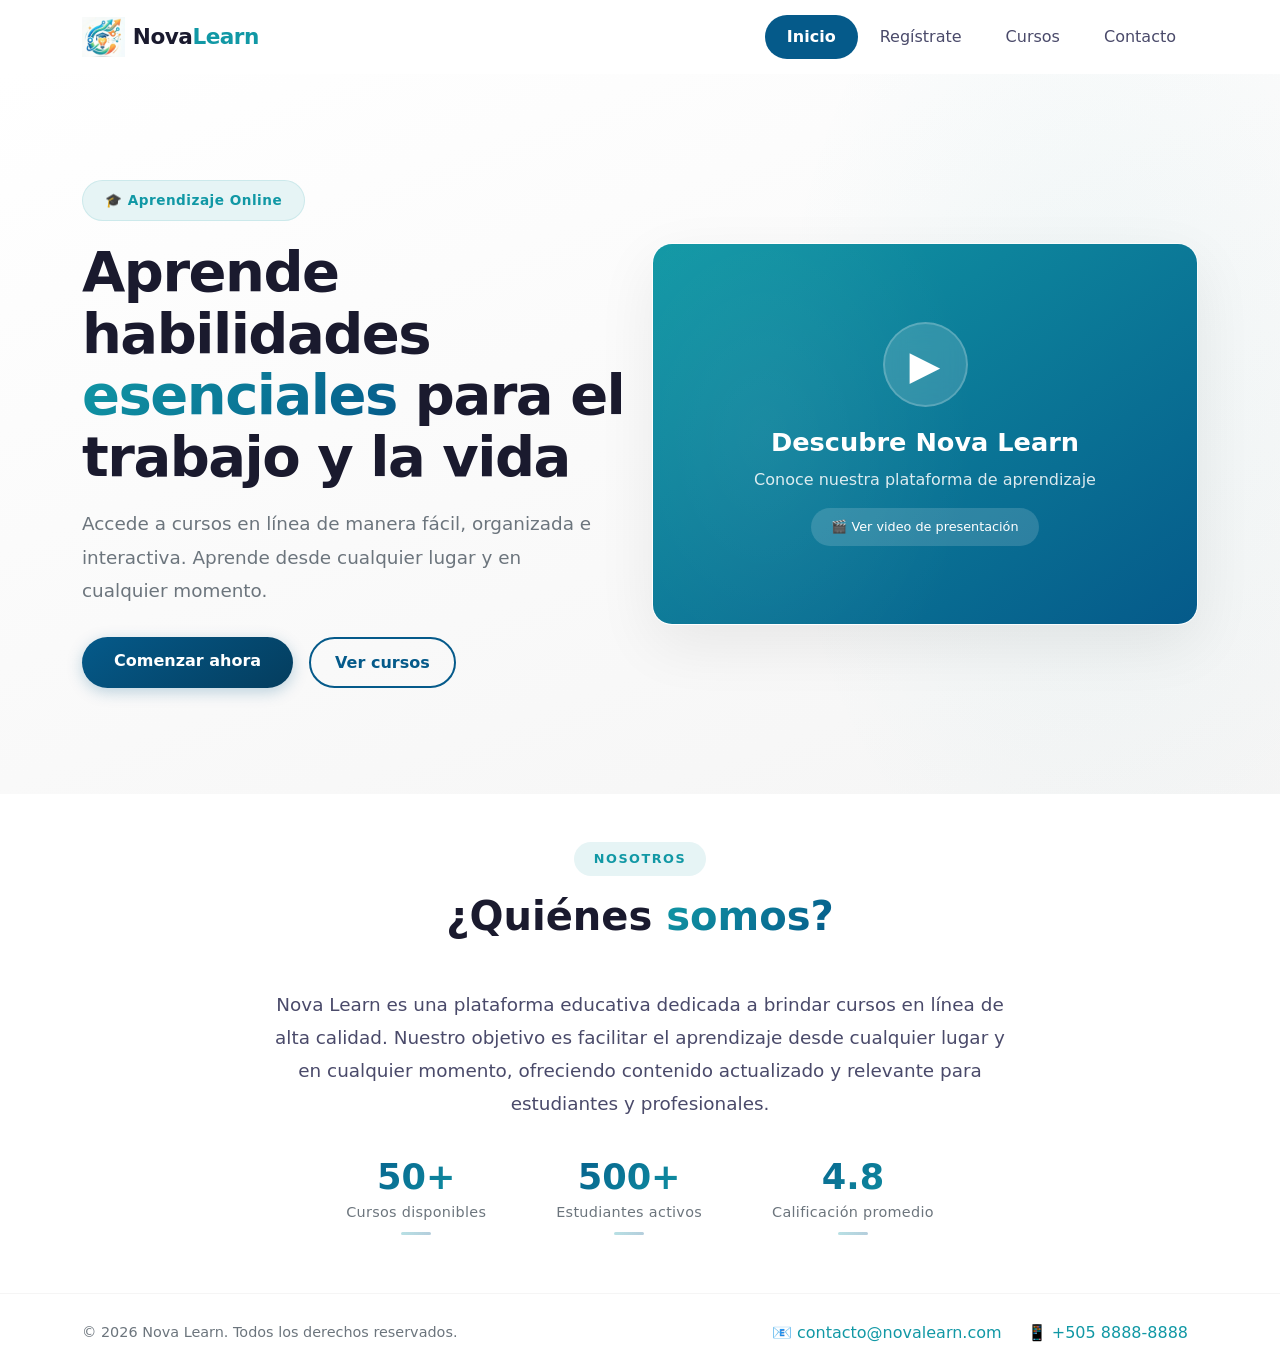
==== index.html @ d154b7d4 "primer commit" ====
<!DOCTYPE html>
<html lang="es">

<head>
    <meta charset="UTF-8">
    <meta name="viewport" content="width=device-width, initial-scale=1.0">
    <title>Nova Learn - Aprende habilidades esenciales</title>
    <link rel="icon" type="image/x-icon" href="favicon.ico">
    <link rel="stylesheet" href="bootstrap-5.3.8-dist/css/bootstrap.min.css">
    <link rel="stylesheet" href="styles.css">
    <link rel="stylesheet" href="index.css">
</head>

<body>

    <nav class="navbar navbar-expand-lg navbar-light bg-white shadow-sm">
        <div class="container">
            <a class="navbar-brand d-flex align-items-center gap-2" href="index.html">
                <img src="/bootstrap-5.3.8-dist/img/logo.png.jpeg" alt="" style="height:40px;width:auto;">
                <span class="logo-text">Nova<span>Learn</span></span>
            </a>
            <button class="navbar-toggler" type="button" data-bs-toggle="collapse" data-bs-target="#navbarNav">
                <span class="navbar-toggler-icon"></span>
            </button>
            <div class="collapse navbar-collapse" id="navbarNav">
                <ul class="navbar-nav ms-auto">
                    <li class="nav-item">
                        <a class="nav-link active" href="index.html">Inicio</a>
                    </li>
                    <li class="nav-item">
                        <a class="nav-link" href="registro.html">Regístrate</a>
                    </li>
                    <li class="nav-item">
                        <a class="nav-link" href="cursos.html">Cursos</a>
                    </li>
                    <li class="nav-item">
                        <a class="nav-link" href="contacto.html">Contacto</a>
                    </li>
                </ul>
            </div>
        </div>
    </nav>

    <section id="inicio" class="py-5">
        <div class="container">
            <div class="row align-items-center">
                <div class="col-lg-6">
                    <span class="hero-label">🎓 Aprendizaje Online</span>
                    <h1 class="hero-title">Aprende habilidades <span>esenciales</span> para el trabajo y la vida</h1>
                    <p class="hero-desc">Accede a cursos en línea de manera fácil, organizada e interactiva. Aprende desde cualquier lugar y en cualquier momento.</p>
                    <div class="hero-buttons">
                        <a href="registro.html" class="btn btn-primary">Comenzar ahora</a>
                        <a href="cursos.html" class="btn-outline-custom">Ver cursos</a>
                    </div>
                </div>
                <div class="col-lg-6">
                    <div class="video-card">
                        <div class="video-placeholder" onclick="window.open('https://www.youtube.com/watch?v=Q33tBJrWXGQ','_blank')">
                            <div class="play-btn">▶</div>
                            <h4>Descubre Nova Learn</h4>
                            <p>Conoce nuestra plataforma de aprendizaje</p>
                            <div style="margin-top:15px;background:rgba(255,255,255,0.15);padding:8px 20px;border-radius:50px;font-size:0.8rem;">
                                🎬 Ver video de presentación
                            </div>
                        </div>
                    </div>
                </div>
            </div>
        </div>
    </section>

    <section id="nosotros" class="py-5 bg-white">
        <div class="container">
            <div class="text-center mb-5">
                <span class="section-eyebrow">Nosotros</span>
                <h2 class="section-title">¿Quiénes <span>somos?</span></h2>
            </div>
            <div class="row justify-content-center">
                <div class="col-lg-8 text-center">
                    <p style="font-size:1.15rem;color:var(--text-light);line-height:1.8;">
                        Nova Learn es una plataforma educativa dedicada a brindar cursos en línea de alta calidad.
                        Nuestro objetivo es facilitar el aprendizaje desde cualquier lugar y en cualquier momento,
                        ofreciendo contenido actualizado y relevante para estudiantes y profesionales.
                    </p>
                    <div class="hero-stats justify-content-center">
                        <div class="stat">
                            <strong>50+</strong>
                            <span>Cursos disponibles</span>
                        </div>
                        <div class="stat">
                            <strong>500+</strong>
                            <span>Estudiantes activos</span>
                        </div>
                        <div class="stat">
                            <strong>4.8</strong>
                            <span>Calificación promedio</span>
                        </div>
                    </div>
                </div>
            </div>
        </div>
    </section>

    <footer>
        <div class="container">
            <div class="row align-items-center">
                <div class="col-md-6 text-md-start">
                    <p>© 2026 Nova Learn. Todos los derechos reservados.</p>
                </div>
                <div class="col-md-6 text-md-end">
                    <a href="mailto:contacto@novalearn.com" style="color:var(--teal);text-decoration:none;margin:0 10px;">📧 contacto@novalearn.com</a>
                    <a href="https://wa.me/50588888888" target="_blank" style="color:var(--teal);text-decoration:none;margin:0 10px;">📱 +505 8888-8888</a>
                </div>
            </div>
        </div>
    </footer>

    <script src="bootstrap-5.3.8-dist/js/bootstrap.bundle.min.js"></script>
</body>

</html>
---- styles.css ----
:root {
    --teal: #1198A5;
    --teal-light: #e6f4f5;
    --blue: #055A8A;
    --blue-light: #e8f0f5;
    --blue-dark: #043d5e;
    --light: #F5F5F5;
    --white: #ffffff;
    --text: #1A1A2E;
    --text-light: #4a4a6a;
    --muted: #6C757D;
    --shadow: 0 8px 30px rgba(5, 90, 138, 0.10);
    --shadow-hover: 0 15px 45px rgba(5, 90, 138, 0.18);
    --radius: 20px;
    --radius-sm: 12px;
    --transition: all 0.3s cubic-bezier(0.4, 0, 0.2, 1);
}

* {
    margin: 0;
    padding: 0;
    box-sizing: border-box;
}

html {
    scroll-behavior: smooth;
}

body {
    font-family: 'Segoe UI', system-ui, -apple-system, sans-serif;
    background: var(--light);
    color: var(--text);
    line-height: 1.7;
    -webkit-font-smoothing: antialiased;
}

.navbar {
    background: rgba(255, 255, 255, 0.95) !important;
    backdrop-filter: blur(12px) saturate(180%);
    -webkit-backdrop-filter: blur(12px) saturate(180%);
    box-shadow: 0 1px 3px rgba(0,0,0,0.04), 0 4px 20px rgba(0,0,0,0.04);
    padding: 12px 0;
    transition: var(--transition);
}

.navbar-brand {
    font-weight: 700;
    display: flex;
    align-items: center;
    gap: 10px;
    text-decoration: none;
}

.logo-text {
    font-size: 1.35rem;
    font-weight: 700;
    color: var(--text);
    letter-spacing: -0.5px;
}

.logo-text span {
    color: var(--teal);
}

.nav-link {
    font-weight: 500;
    color: var(--text-light) !important;
    transition: var(--transition);
    padding: 8px 22px !important;
    border-radius: 50px;
    background: transparent;
}

.nav-link:hover {
    color: #ffffff !important;
    background: var(--blue);
    transform: translateY(-1px);
}

.nav-link.active {
    color: #ffffff !important;
    background: var(--blue);
    font-weight: 600;
}

.btn {
    border-radius: 50px;
    padding: 12px 32px;
    font-weight: 600;
    transition: var(--transition);
}

.btn-primary {
    background: linear-gradient(145deg, var(--blue), var(--blue-dark));
    border: none;
    color: white;
    box-shadow: 0 4px 15px rgba(5, 90, 138, 0.25);
}

.btn-primary:hover {
    background: linear-gradient(145deg, var(--teal), var(--blue));
    transform: translateY(-2px);
    box-shadow: 0 8px 25px rgba(17, 152, 165, 0.3);
    color: white;
}

.btn-outline-custom {
    border: 2px solid var(--blue);
    color: var(--blue);
    background: transparent;
    padding: 10px 24px;
    border-radius: 50px;
    text-decoration: none;
    font-weight: 600;
    transition: var(--transition);
}

.btn-outline-custom:hover {
    background: var(--blue);
    color: white;
    transform: translateY(-2px);
}

.card {
    border-radius: var(--radius);
    border: none;
    background: var(--white);
    transition: var(--transition);
    overflow: hidden;
}

.card:hover {
    transform: translateY(-6px);
    box-shadow: var(--shadow-hover);
}

.card-body {
    padding: 28px;
}

.section-eyebrow {
    display: inline-block;
    padding: 6px 20px;
    border-radius: 50px;
    background: var(--teal-light);
    color: var(--teal);
    font-size: 0.8rem;
    font-weight: 700;
    text-transform: uppercase;
    letter-spacing: 1.5px;
    margin-bottom: 16px;
}

.section-title {
    font-size: 2.5rem;
    font-weight: 800;
    color: var(--text);
    line-height: 1.2;
}

.section-title span {
    background: linear-gradient(135deg, var(--teal), var(--blue));
    -webkit-background-clip: text;
    -webkit-text-fill-color: transparent;
    background-clip: text;
}

.section-subtitle {
    color: var(--muted);
    font-size: 1.15rem;
    max-width: 600px;
    margin: 10px auto 0;
}

.form-control,
.form-select {
    border-radius: var(--radius-sm);
    padding: 14px 18px;
    border: 2px solid #e9ecef;
    transition: var(--transition);
    font-size: 1rem;
    background: var(--white);
}

.form-control:focus,
.form-select:focus {
    border-color: var(--teal);
    box-shadow: 0 0 0 4px rgba(17, 152, 165, 0.12);
    outline: none;
}

.form-control::placeholder {
    color: #adb5bd;
}

.form-label {
    font-weight: 600;
    color: var(--text);
    margin-bottom: 6px;
    font-size: 0.9rem;
}

footer {
    background: var(--white);
    border-top: 1px solid rgba(0,0,0,0.04);
    padding: 25px 0;
}

footer p {
    color: var(--muted);
    font-size: 0.9rem;
    margin: 0;
}

@media (max-width: 992px) {
    .section-title {
        font-size: 2rem;
    }
}

@media (max-width: 768px) {
    .navbar {
        padding: 10px 0;
    }
    .logo-text {
        font-size: 1.1rem;
    }
    .section-title {
        font-size: 1.7rem;
    }
    .section-subtitle {
        font-size: 1rem;
    }
    .card-body {
        padding: 20px;
    }
    .btn {
        padding: 10px 20px;
        font-size: 0.95rem;
    }
}

@media (max-width: 576px) {
    .section-title {
        font-size: 1.4rem;
    }
    .nav-link {
        padding: 6px 16px !important;
    }
}
---- index.css ----
#inicio {
    padding: 80px 0;
    background: linear-gradient(160deg, #ffffff 0%, #F5F5F5 100%);
    min-height: 80vh;
    display: flex;
    align-items: center;
    position: relative;
    overflow: hidden;
}

#inicio::before {
    content: '';
    position: absolute;
    top: -30%;
    right: -10%;
    width: 50%;
    height: 150%;
    background: radial-gradient(ellipse, rgba(17,152,165,0.05) 0%, transparent 70%);
    border-radius: 50%;
    pointer-events: none;
}

.hero-label {
    display: inline-block;
    background: var(--teal-light);
    color: var(--teal);
    padding: 8px 22px;
    border-radius: 50px;
    font-size: 0.85rem;
    font-weight: 700;
    margin-bottom: 20px;
    letter-spacing: 0.5px;
    border: 1px solid rgba(17,152,165,0.12);
}

.hero-title {
    font-size: 3.5rem;
    font-weight: 800;
    line-height: 1.1;
    color: var(--text);
    margin-bottom: 20px;
    letter-spacing: -1.5px;
}

.hero-title span {
    background: linear-gradient(135deg, var(--teal), var(--blue));
    -webkit-background-clip: text;
    -webkit-text-fill-color: transparent;
    background-clip: text;
}

.hero-desc {
    font-size: 1.15rem;
    color: var(--muted);
    margin-bottom: 30px;
    max-width: 520px;
    line-height: 1.8;
}

.hero-stats {
    display: flex;
    gap: 50px;
    flex-wrap: wrap;
    padding: 20px 0 10px;
}

.stat {
    text-align: center;
    padding: 0 10px;
}

.stat strong {
    display: block;
    font-size: 2.2rem;
    background: linear-gradient(135deg, var(--blue), var(--teal));
    -webkit-background-clip: text;
    -webkit-text-fill-color: transparent;
    background-clip: text;
    font-weight: 800;
    line-height: 1.2;
}

.stat span {
    color: var(--muted);
    font-size: 0.9rem;
    font-weight: 500;
    letter-spacing: 0.3px;
}

.stat::after {
    content: '';
    display: block;
    width: 30px;
    height: 3px;
    background: linear-gradient(90deg, var(--teal), var(--blue));
    border-radius: 10px;
    margin: 6px auto 0;
    opacity: 0.3;
}

.video-card {
    background: white;
    border-radius: var(--radius);
    overflow: hidden;
    box-shadow: 0 20px 60px rgba(0,0,0,0.07);
    transition: var(--transition);
    border: 1px solid rgba(255,255,255,0.6);
}

.video-card:hover {
    transform: translateY(-4px);
    box-shadow: 0 30px 80px rgba(0,0,0,0.10);
}

.video-placeholder {
    min-height: 380px;
    display: flex;
    flex-direction: column;
    justify-content: center;
    align-items: center;
    text-align: center;
    background: linear-gradient(145deg, var(--teal), var(--blue));
    color: white;
    padding: 40px 30px;
    position: relative;
    overflow: hidden;
    cursor: pointer;
}

.video-placeholder::before {
    content: '';
    position: absolute;
    top: -30%;
    left: -20%;
    width: 80%;
    height: 160%;
    background: radial-gradient(ellipse, rgba(255,255,255,0.06) 0%, transparent 70%);
    border-radius: 50%;
    pointer-events: none;
}

.play-btn {
    width: 85px;
    height: 85px;
    border-radius: 50%;
    background: rgba(255,255,255,0.15);
    backdrop-filter: blur(12px);
    -webkit-backdrop-filter: blur(12px);
    display: flex;
    align-items: center;
    justify-content: center;
    font-size: 2.5rem;
    margin-bottom: 20px;
    cursor: pointer;
    transition: var(--transition);
    border: 2px solid rgba(255,255,255,0.2);
    position: relative;
    z-index: 1;
}

.play-btn:hover {
    transform: scale(1.12);
    background: rgba(255,255,255,0.25);
    border-color: rgba(255,255,255,0.4);
}

.video-placeholder h4 {
    font-size: 1.6rem;
    font-weight: 700;
    margin-bottom: 8px;
    position: relative;
    z-index: 1;
}

.video-placeholder p {
    opacity: 0.85;
    margin: 0;
    position: relative;
    z-index: 1;
}

.hero-buttons {
    display: flex;
    gap: 16px;
    margin-top: 25px;
    flex-wrap: wrap;
}

#nosotros {
    background: white;
    padding: 60px 0;
}

@media (max-width: 992px) {
    .hero-title {
        font-size: 2.8rem;
    }
    .video-placeholder {
        min-height: 320px;
    }
    .hero-stats {
        gap: 30px;
    }
}

@media (max-width: 768px) {
    #inicio {
        text-align: center;
        padding: 50px 0;
    }
    .hero-title {
        font-size: 2.2rem;
    }
    .hero-desc {
        margin-left: auto;
        margin-right: auto;
        font-size: 1rem;
    }
    .hero-stats {
        justify-content: center;
        gap: 25px;
    }
    .stat strong {
        font-size: 1.8rem;
    }
    .hero-buttons {
        justify-content: center;
    }
    .video-placeholder {
        min-height: 260px;
    }
    .video-placeholder h4 {
        font-size: 1.3rem;
    }
    .play-btn {
        width: 70px;
        height: 70px;
        font-size: 2rem;
    }
}

@media (max-width: 576px) {
    .hero-title {
        font-size: 1.8rem;
    }
    .hero-label {
        font-size: 0.75rem;
        padding: 5px 16px;
    }
    .stat strong {
        font-size: 1.5rem;
    }
    .stat span {
        font-size: 0.8rem;
    }
    .hero-stats {
        gap: 15px;
    }
    .play-btn {
        width: 60px;
        height: 60px;
        font-size: 1.5rem;
    }
}
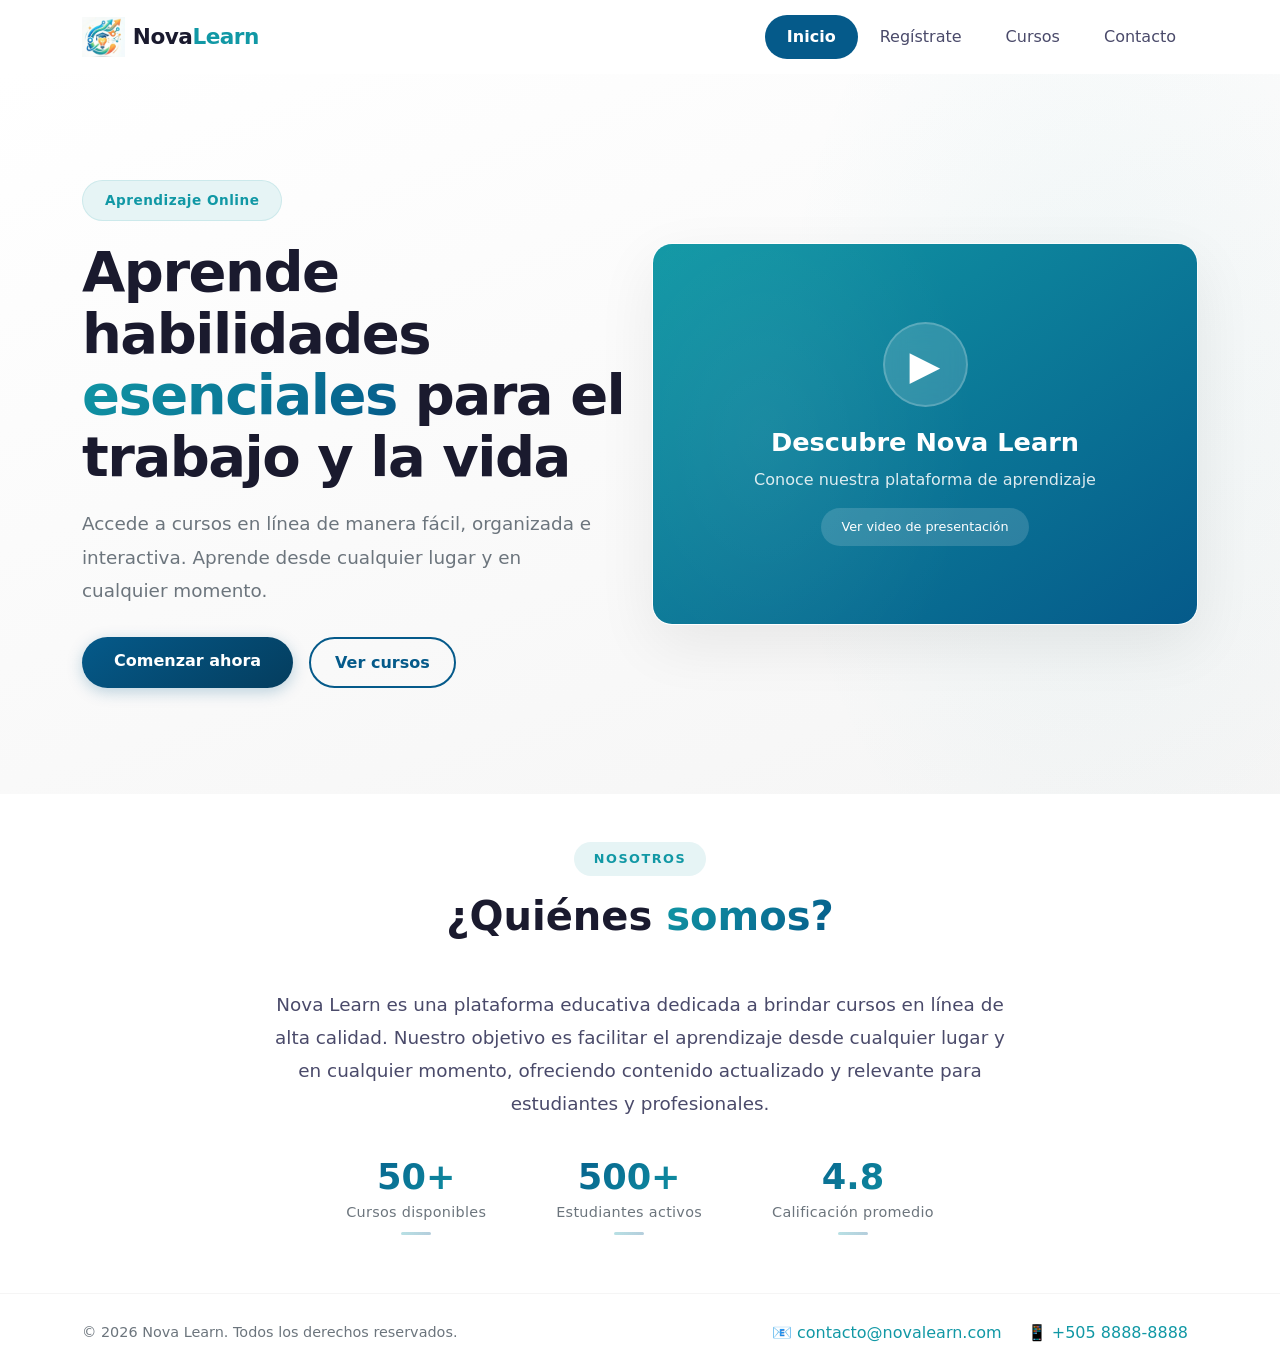
==== commit 84457be5: "Ultimo Cambio" ====
--- a/index.html
+++ b/index.html
@@ -45,7 +45,7 @@
         <div class="container">
             <div class="row align-items-center">
                 <div class="col-lg-6">
-                    <span class="hero-label">🎓 Aprendizaje Online</span>
+                    <span class="hero-label">Aprendizaje Online</span>
                     <h1 class="hero-title">Aprende habilidades <span>esenciales</span> para el trabajo y la vida</h1>
                     <p class="hero-desc">Accede a cursos en línea de manera fácil, organizada e interactiva. Aprende desde cualquier lugar y en cualquier momento.</p>
                     <div class="hero-buttons">
@@ -60,7 +60,7 @@
                             <h4>Descubre Nova Learn</h4>
                             <p>Conoce nuestra plataforma de aprendizaje</p>
                             <div style="margin-top:15px;background:rgba(255,255,255,0.15);padding:8px 20px;border-radius:50px;font-size:0.8rem;">
-                                🎬 Ver video de presentación
+                                Ver video de presentación
                             </div>
                         </div>
                     </div>
@@ -109,7 +109,7 @@
                 </div>
                 <div class="col-md-6 text-md-end">
                     <a href="mailto:contacto@novalearn.com" style="color:var(--teal);text-decoration:none;margin:0 10px;">📧 contacto@novalearn.com</a>
-                    <a href="https://wa.me/50588888888" target="_blank" style="color:var(--teal);text-decoration:none;margin:0 10px;">📱 +505 8888-8888</a>
+                    <a href="https://wa.me/50587841645" target="_blank" style="color:var(--teal);text-decoration:none;margin:0 10px;">📱 +505 8888-8888</a>
                 </div>
             </div>
         </div>
